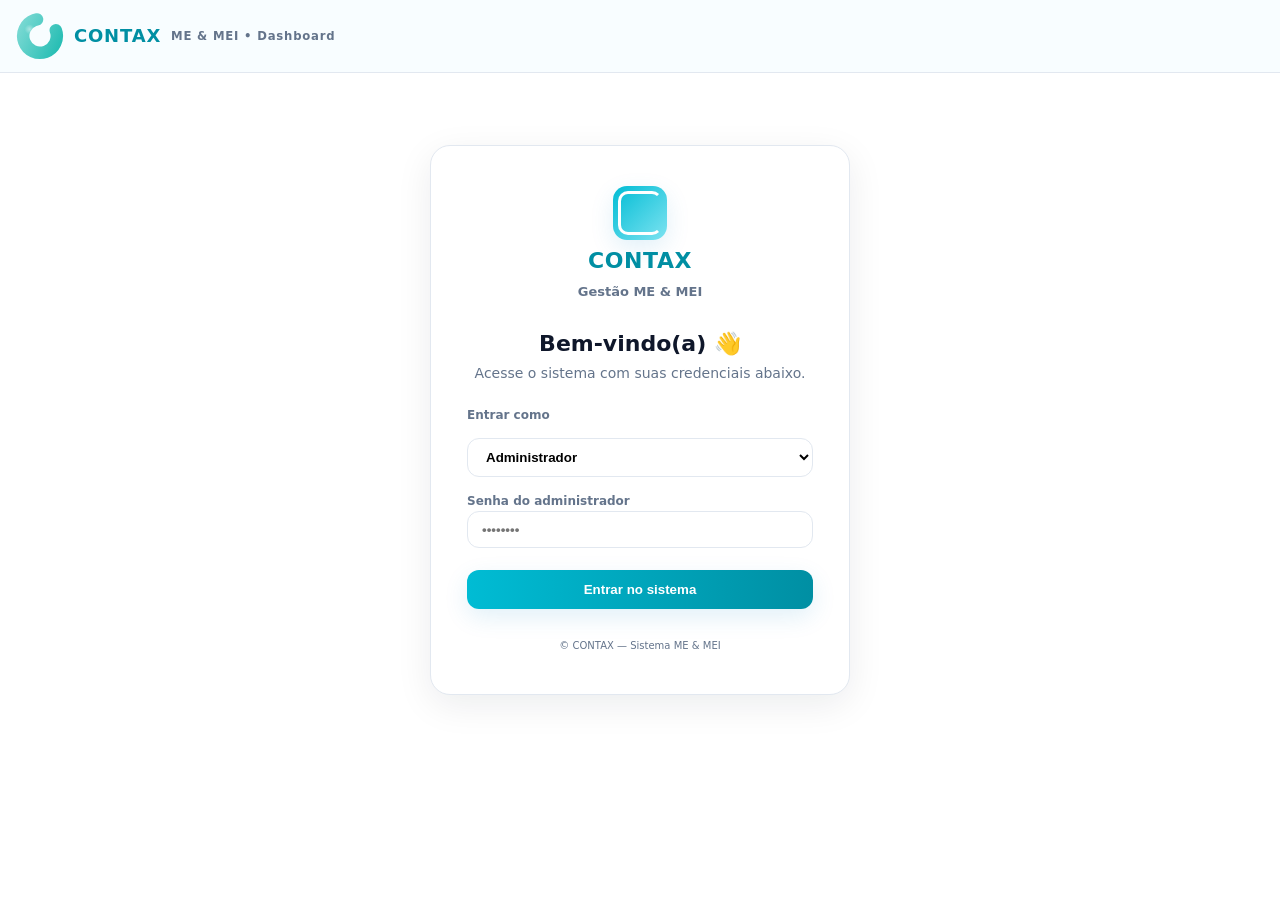
==== index.html @ d2eaa3e4 "Add files via upload" ====
<!DOCTYPE html>
<html lang="pt-BR">
<head>
  <meta charset="UTF-8" />
  <meta name="viewport" content="width=device-width, initial-scale=1" />
  <title>CONTAX — Gestão de Notas ME/MEI</title>
  <link rel="stylesheet" href="style.css" />
</head>
<body>
  <header class="topbar">
    <div class="brand">
      <div class="contax-logo" role="img" aria-label="Logo Contax">
        <div class="c-wrap">
          <svg viewBox="0 0 200 200" xmlns="http://www.w3.org/2000/svg" aria-hidden="true">
            <defs>
              <linearGradient id="g" x1="0" y1="0" x2="1" y2="1">
                <stop offset="0%" stop-color="#7ad9d3" />
                <stop offset="100%" stop-color="#25bdb3" />
              </linearGradient>
              <radialGradient id="shine" cx="32%" cy="38%" r="35%">
                <stop offset="0%" stop-color="#ffffff" stop-opacity="0.45"/>
                <stop offset="70%" stop-color="#ffffff" stop-opacity="0"/>
              </radialGradient>
            </defs>
            <circle cx="100" cy="100" r="70" fill="none" stroke="url(#g)" stroke-width="52"
                    stroke-linecap="round" stroke-dasharray="340 99" transform="rotate(-20 100 100)"/>
            <circle cx="72" cy="82" r="42" fill="url(#shine)"/>
          </svg>
        </div>
        <div><b>CONTAX</b></div>
        <small>ME & MEI • Dashboard</small>
      </div>
    </div>

    <div class="spacer"></div>
    <nav class="nav hide" id="navTabs">
      <button class="tab active" data-tab="dashboard">Dashboard</button>

      <!-- ADMIN: group entry points only -->
      <button class="tab" data-tab="empresas-me" id="tabEmpresasME">Empresas ME</button>
      <button class="tab" data-tab="empresas-mei" id="tabEmpresasMEI">Empresas MEI</button>

      <!-- Global admin -->
      <button class="tab" data-tab="empresas" id="tabEmpresas">Empresas (Admin)</button>
      <button class="tab" data-tab="notas" id="tabNotas">Notas Fiscais</button>
    </nav>
    <div class="spacer"></div>
    <div id="who" class="muted"></div>
    <button class="out hide" id="btnStopAccess">Voltar</button>
    <button class="out hide" id="btnLogout">Sair</button>
  </header>

  <!-- LOGIN -->
 <main class="wrap" id="screenLogin">
  <div class="login pro">
    <div class="login-header">
      <div class="login-logo">
        <div class="logo"></div>
        <h1>CONTAX</h1>
        <p>Gestão ME & MEI</p>
      </div>
    </div>

    <h2>Bem-vindo(a) 👋</h2>
    <p class="sub">Acesse o sistema com suas credenciais abaixo.</p>
  
    <form id="formLogin">
  <div id="loginError" class="login-error hide"></div>

  <label for="role">Entrar como</label>
  <select id="role" required>
    <option value="admin">Administrador</option>
    <option value="empresa">Empresa</option>
  </select>

  <div id="loginAdmin">
    <label for="adminPass">Senha do administrador</label>
    <input id="adminPass" type="password" placeholder="••••••••" />
  </div>

  <div id="loginEmpresa" class="hide">
    <label for="empresaCnpj">CNPJ da Empresa</label>
    <input id="empresaCnpj" type="text" placeholder="00.000.000/0001-00" maxlength="18" required />
    
    <label for="empresaPass">Senha</label>
    <input id="empresaPass" type="password" placeholder="••••••••" required />
  </div>

  <button type="submit" class="login-btn">Entrar no sistema</button>
</form>


    <div class="login-footer">
      <small>© CONTAX — Sistema ME & MEI</small>
    </div>
  </div>
</main>


  <!-- APP -->
  <main class="wrap hide" id="screenApp">

    <!-- DASHBOARD -->
    <section id="tab-dashboard" class="cards">
      <article class="card sm-8">
        <h3>Visão Geral — <span id="monthLabel"></span></h3>
        <div class="content" id="dashboardResumo">
          <div class="muted">Nenhum dado encontrado.</div>
        </div>
      </article>

      <article class="card sm-4">
        <h3>Filtro</h3>
        <div class="content">
          <form id="formFiltro">
            <label for="mes">Mês</label>
            <input type="month" id="mes" />

            <div id="filtroEmpresaWrap">
              <label for="filtroEmpresa">Empresa</label>
              <select id="filtroEmpresa"></select>
            </div>

            <button type="submit">Aplicar</button>
          </form>
        </div>
      </article>

      <article class="card sm-12">
        <h3>Notas Fiscais do período</h3>
        <div class="content">
          <table>
            <thead>
              <tr>
                <th>Data</th>
                <th>Empresa</th>
                <th>Descrição</th>
                <th class="right">Valor (R$)</th>
              </tr>
            </thead>
            <tbody id="tNotasPeriodo"></tbody>
          </table>
        </div>
      </article>
    </section>

    <!-- EMPRESAS (ADMIN) - CRUD geral -->
    <section id="tab-empresas" class="cards hide">
      <article class="card sm-5">
        <h3>Cadastrar Empresa</h3>
        <div class="content">
          <form id="formEmpresa">
            <div class="row cols-2">
              <div>
                <label for="nomeEmp">Nome</label>
                <input id="nomeEmp" required placeholder="Ex.: Acme LTDA" />
              </div>
              <div>
                <label for="cnpjEmp">CNPJ</label>
                <input id="cnpjEmp" required maxlength="18" minlength="14" placeholder="00.000.000/0001-00" />
              </div>
            </div>
            <div class="row cols-2">
              <div>
                <label for="tipoEmp">Tipo</label>
                <select id="tipoEmp">
                  <option value="MEI">MEI</option>
                  <option value="ME">ME</option>
                </select>
              </div>
              <div>
                <label for="limiteMensal">Limite Mensal (R$)</label>
                <input id="limiteMensal" type="number" min="0" step="0.01" placeholder="Ex.: 6750 para MEI" />
              </div>
            </div>
            <div>
              <label for="senhaEmp">Senha da empresa</label>
              <input id="senhaEmp" type="password" required minlength="4" maxlength="32" placeholder="Crie uma senha" />
            </div>
            <button type="submit">Salvar Empresa</button>
          </form>
        </div>
      </article>

      <article class="card sm-7">
        <h3>Empresas Cadastradas</h3>
        <div class="content">
          <table>
            <thead>
              <tr>
                <th>Nome</th>
                <th>Tipo</th>
                <th>Limite Mensal</th>
                <th></th>
              </tr>
            </thead>
            <tbody id="tEmpresas"></tbody>
          </table>
        </div>
      </article>
    </section>

    <!-- NOTAS (ADMIN) -->
    <section id="tab-notas" class="cards hide">
      <article class="card sm-5">
        <h3>Lançar Nota Fiscal (apenas Admin)</h3>
        <div class="content">
          <form id="formNota">
            <label for="empresaNF">Empresa</label>
            <select id="empresaNF"></select>

            <label for="anexoNF">Anexar Nota Fiscal (PDF)</label>
            <input id="anexoNF" type="file" accept="application/pdf" />


            <div class="row cols-2">
              <div>
                <label for="dataNF">Data</label>
                <input id="dataNF" type="date" />
              </div>
              <div>
                <label for="valorNF">Valor (R$)</label>
                <input id="valorNF" type="number" min="0" step="0.01" />
              </div>
            </div>

            <label for="descNF">Descrição</label>
            <input id="descNF" placeholder="Serviço, venda, etc." />

            <button type="submit">Lançar Nota</button>
          </form>
        </div>
      </article>

      <article class="card sm-7">
        <h3>Notas Fiscais (todas)</h3>
        <div class="content">
          <table>
            <thead>
              <tr>
                <th>Data</th>
                <th>Empresa</th>
                <th>Descrição</th>
                <th class="right">Valor (R$)</th>
                <th></th>
              </tr>
            </thead>
            <tbody id="tNotas"></tbody>
          </table>
        </div>
      </article>
    </section>

    <!-- Global feature sections (rendered inside each company's view via JS) -->
    <section id="tab-caixa" class="cards hide">
      <article class="card sm-12">
        <h3>Caixa</h3>
        <div class="content" id="caixaContent">Conteúdo Caixa ME</div>
      </article>
    </section>

    <section id="tab-despesas" class="cards hide">
      <article class="card sm-12">
        <h3>Despesas</h3>
        <div class="content" id="despesasContent">Conteúdo Despesas ME</div>
      </article>
    </section>

    <section id="tab-faturamento" class="cards hide">
      <article class="card sm-12">
        <h3>Faturamento</h3>
        <div class="content" id="faturamentoContent">Conteúdo Faturamento ME</div>
      </article>
    </section>

    <section id="tab-imposto" class="cards hide">
      <article class="card sm-12">
        <h3>Imposto</h3>
        <div class="content" id="impostoContent">Conteúdo Imposto ME</div>
      </article>
    </section>

    <section id="tab-notas-emitidas-me" class="cards hide">
      <article class="card sm-12">
        <h3>Notas Fiscais Emitidas</h3>
        <div class="content" id="notasEmitidasMEContent">Conteúdo Notas Emitidas ME</div>
      </article>
    </section>

    <section id="tab-imposto-das" class="cards hide">
      <article class="card sm-12">
        <h3>Imposto DAS — Controle MEI</h3>
        <div class="content">
          <form id="formDAS" class="admin-only">
            <div>
              <label for="dasEmpresaSelect">Empresa (apenas Admin)</label>
              <select id="dasEmpresaSelect"></select>
            </div>

            <div class="row cols-2">
              <div>
                <label for="dasCompetencia">Competência</label>
                <input id="dasCompetencia" type="month" required />
              </div>
              <div>
                <label for="dasValor">Valor do DAS</label>
                <input id="dasValor" type="number" min="0" step="0.01" required placeholder="Valor gerado pelo Simples Nacional" />
              </div>
            </div>
            <div class="row cols-2">
              <div>
                <label for="dasVencimento">Vencimento</label>
                <input id="dasVencimento" type="date" required />
              </div>
              <div>
                <label for="dasPagamento">Data de pagamento</label>
                <input id="dasPagamento" type="date" />
              </div>
            </div>
            <div class="row cols-2">
              <div>
                <label for="dasStatus">Status</label>
                <select id="dasStatus" required>
                  <option value="pago">Pago</option> 
                  <option value="pendente">Pendente</option>
                  <option value="atraso">Em atraso</option>
                </select>
              </div>
              <div>
                <label for="dasObs">Observações</label>
                <input id="dasObs" placeholder="Anotações, justificativas, etc." />
              </div>
            </div>
            <div>
              <label for="dasAnexo">Anexar boleto/comprovante (PDF)</label>
              <input id="dasAnexo" type="file" accept="application/pdf" />
            </div>
            <button type="submit">Salvar DAS</button>
            <a href="https://www8.receita.fazenda.gov.br/SimplesNacional" target="_blank" style="margin-left:12px;">Gerar DAS no site oficial</a>
          </form>

          <hr />
          <h4>Resumo Anual / Histórico (visualização)</h4>
          <div id="dasResumo"></div>
        </div>
      </article>
    </section>

    <section id="tab-notas-emitidas-mei" class="cards hide">
      <article class="card sm-12">
        <h3>Notas Emitidas</h3>
        <div class="content" id="notasEmitidasMEIContent">Conteúdo Notas Emitidas MEI</div>
      </article>
    </section>

    <section id="tab-controle-mensal" class="cards hide">
      <article class="card sm-12">
        <h3>Controle Mensal</h3>
        <div class="content" id="controleMensalContent">Conteúdo Controle Mensal MEI</div>
      </article>
    </section>

    <!-- EMPRESAS ME (admin) -->
    <section id="tab-empresas-me" class="cards hide">
      <article class="card sm-4">
        <h3>Empresas ME</h3>
        <div class="content">
          <p>Selecione uma empresa ME para visualizar as abas específicas.</p>
          <label for="selectEmpresaME">Empresa (ME)</label>
          <select id="selectEmpresaME"></select>
          <div style="margin-top:12px">
            <button class="subtab" data-company-tab="caixa" data-company-type="ME">Caixa</button>
            <button class="subtab" data-company-tab="despesas" data-company-type="ME">Despesas</button>
            <button class="subtab" data-company-tab="faturamento" data-company-type="ME">Faturamento</button>
            <button class="subtab" data-company-tab="imposto" data-company-type="ME">Imposto</button>
            <button class="subtab" data-company-tab="notas-emitidas-me" data-company-type="ME">Notas Emitidas</button>
          </div>
        </div>
      </article>

      <article class="card sm-8">
        <h3>Visão — Empresa ME</h3>
        <div class="content" id="empresaMEContent">
          <div class="muted">Selecione uma empresa e uma aba para ver o conteúdo.</div>
        </div>
      </article>
    </section>

    <!-- EMPRESAS MEI (admin) -->
    <section id="tab-empresas-mei" class="cards hide">
      <article class="card sm-4">
        <h3>Empresas MEI</h3>
        <div class="content">
          <p>Selecione uma empresa MEI para visualizar as abas específicas.</p>
          <label for="selectEmpresaMEI">Empresa (MEI)</label>
          <select id="selectEmpresaMEI"></select>
          <div style="margin-top:12px">
            <button class="subtab" data-company-tab="imposto-das" data-company-type="MEI">Imposto DAS</button>
            <button class="subtab" data-company-tab="notas-emitidas-mei" data-company-type="MEI">Notas Emitidas</button>
            <button class="subtab" data-company-tab="controle-mensal" data-company-type="MEI">Controle Mensal</button>
          </div>
        </div>
      </article>

      <article class="card sm-8">
        <h3>Visão — Empresa MEI</h3>
        <div class="content" id="empresaMEIContent">
          <div class="muted">Selecione uma empresa e uma aba para ver o conteúdo.</div>
        </div>
      </article>
    </section>

  </main>

  <script src="main.js"></script>
</body>
</html>
---- style.css ----
:root {
  --cyan: #00bcd4;
  --cyan-600: #00a6bb;
  --cyan-700: #008fa3;
  --bg: #ffffff;
  --ink: #0f172a;
  --muted: #64748b;
  --line: #e2e8f0;
  --ok: #10b981;
  --warn: #f59e0b;
  --bad: #ef4444;
  --chip: #f1f5f9;
  --shadow: 0 8px 24px rgba(2, 132, 199, 0.12);
}

* { box-sizing: border-box; }
html, body { height: 100%; }
body {
  margin: 0;
  background: var(--bg);
  color: var(--ink);
  font: 14px/1.4 system-ui, -apple-system, Segoe UI, Roboto, Ubuntu, Cantarell, "Helvetica Neue", Arial, "Noto Sans", "Apple Color Emoji", "Segoe UI Emoji";
}

/* Topbar */
.topbar {
  position: sticky; top: 0; z-index: 50;
  display: flex; align-items: center; gap: 12px;
  padding: 12px 16px;
  border-bottom: 1px solid var(--line);
  background: #f8fdff;
  backdrop-filter: saturate(1.2) blur(6px);
}
.brand {
  display: flex; align-items: center; gap: 10px;
  font-weight: 800; letter-spacing: .8px;
}
.logo {
  width: 36px; height: 36px;
  border-radius: 12px;
  background: linear-gradient(135deg, var(--cyan), #7de3f1);
  box-shadow: var(--shadow);
  position: relative;
}
.logo:after {
  content: ""; position: absolute; inset: 5px;
  border: 3px solid white; border-right-color: transparent; border-radius: 10px;
}
.brand b { color: var(--cyan-700); font-size: 18px; }
.brand small { color: var(--muted); font-weight: 600; }

.spacer { flex: 1; }

.nav {
  display: flex; gap: 6px; flex-wrap: wrap;
}
.tab {
  border: 1px solid var(--line);
  background: white;
  color: var(--ink);
  padding: 8px 12px; border-radius: 999px;
  font-weight: 600;
  cursor: pointer; user-select: none;
  transition: transform .08s ease, background .2s ease, color .2s ease, border-color .2s ease;
}
.tab:hover { transform: translateY(-1px); }
.tab.active { background: var(--cyan); color: white; border-color: var(--cyan); }
.out {
  border: 1px solid var(--line);
  background: #fff;
  padding: 8px 12px; border-radius: 12px; cursor: pointer; font-weight: 700;
}

/* Layout */
.wrap { max-width: 1120px; margin: 16px auto; padding: 0 16px 32px; }

.cards { display: grid; gap: 16px; grid-template-columns: repeat(12, 1fr); }
.card { grid-column: span 12; background: #ffffff; border: 1px solid var(--line); border-radius: 16px; box-shadow: var(--shadow); }
.card h3 { margin: 0; padding: 16px; border-bottom: 1px solid var(--line); font-size: 16px; }
.card .content { padding: 16px; }

@media (min-width: 720px) {
  .card.sm-6 { grid-column: span 6; }
  .card.sm-4 { grid-column: span 4; }
  .card.sm-8 { grid-column: span 8; }
}

/* Forms */
form { display: grid; gap: 12px; }
.row { display: grid; gap: 12px; }
@media (min-width: 720px) { .row.cols-2 { grid-template-columns: 1fr 1fr; } }

label { font-weight: 700; color: var(--muted); font-size: 12px; }
input, select, textarea {
  width: 100%; padding: 10px 12px; border-radius: 12px; border: 1px solid var(--line);
  outline: none; background: #fff;
  font-weight: 600;
}
input:focus, select:focus, textarea:focus { border-color: var(--cyan); box-shadow: 0 0 0 3px rgba(0,188,212,.1); }
button {
  border: 0; background: var(--cyan); color: white; padding: 10px 14px; border-radius: 12px; font-weight: 800; cursor: pointer;
  box-shadow: var(--shadow);
}
button.secondary { background: #ffffff; color: var(--cyan-700); border: 1px solid var(--cyan); }

.muted { color: var(--muted); }
.chips { display: flex; flex-wrap: wrap; gap: 8px; }
.chip { font-weight: 700; background: var(--chip); border-radius: 999px; padding: 6px 10px; border: 1px solid var(--line); }

/* Tables */
table { width: 100%; border-collapse: collapse; }
th, td { text-align: left; padding: 10px 8px; border-bottom: 1px solid var(--line); }
th { font-size: 12px; color: var(--muted); text-transform: uppercase; letter-spacing: .4px; }
tr:hover td { background: #f8fdff; }

.kpi { display: flex; align-items: center; gap: 12px; }
.kpi .dot { width: 12px; height: 12px; border-radius: 999px; background: var(--cyan); }
.kpi b { font-size: 20px; }

.progress { height: 12px; background: #e8f7fa; border-radius: 999px; overflow: hidden; border: 1px solid #d2eff5; }
.progress > i { display: block; height: 100%; background: linear-gradient(90deg, var(--cyan), #7de3f1); width: 0%; }

.pill { padding: 4px 10px; border-radius: 999px; font-weight: 800; font-size: 12px; border: 1px solid var(--line); }
.pill.ok { color: #065f46; background: #ecfdf5; border-color: #d1fae5; }
.pill.warn { color: #78350f; background: #fffbeb; border-color: #fde68a; }
.pill.bad { color: #7f1d1d; background: #fef2f2; border-color: #fecaca; }

.hide { display: none !important; }

/* Login screen */
.login {
  max-width: 420px; margin: 56px auto; padding: 24px; border-radius: 16px; border: 1px solid var(--line); background: white; box-shadow: var(--shadow);
}
.login h1 { margin: 8px 0 0; font-size: 28px; }
.login p { margin: 4px 0 16px; color: var(--muted); font-weight: 600; }

.footer { text-align: center; color: var(--muted); font-size: 12px; margin: 24px 0; }

.right { text-align: right; }

/* Logo nova */
.contax-logo {
  display: flex;
  align-items: center;
  gap: 10px;
}

.c-wrap {
  width: 48px;  /* ajuste o tamanho aqui */
  aspect-ratio: 1/1;
  display: grid;
  place-items: center;
}

.c-wrap svg {
  width: 100%;
  height: 100%;
  display: block;
}

.brand-text {
  font-weight: 700;
  letter-spacing: 0.6px;
  font-size: 20px;
  color: var(--cyan-700);
}
/* --- LOGIN aprimorado --- */
.login.pro {
  max-width: 420px;
  margin: 72px auto;
  padding: 40px 36px;
  background: #ffffff;
  border: 1px solid var(--line);
  border-radius: 20px;
  box-shadow: 0 10px 36px rgba(15, 23, 42, 0.08);
  transition: transform 0.3s ease, box-shadow 0.3s ease;
}
.login.pro:hover {
  transform: translateY(-3px);
  box-shadow: 0 16px 48px rgba(15, 23, 42, 0.1);
}

.login-header {
  text-align: center;
  margin-bottom: 28px;
}
.login-logo {
  display: flex;
  flex-direction: column;
  align-items: center;
  gap: 6px;
}
.login-logo .logo {
  width: 54px;
  height: 54px;
  border-radius: 14px;
  background: linear-gradient(135deg, var(--cyan), #7de3f1);
  box-shadow: var(--shadow);
  position: relative;
}
.login-logo h1 {
  margin: 0;
  font-size: 22px;
  letter-spacing: 0.6px;
  color: var(--cyan-700);
}
.login-logo p {
  margin: 0;
  color: var(--muted);
  font-weight: 600;
  font-size: 13px;
}

.login.pro h2 {
  text-align: center;
  font-size: 22px;
  margin: 0 0 4px;
}
.login.pro .sub {
  text-align: center;
  color: var(--muted);
  font-weight: 500;
  margin-bottom: 24px;
}

.login.pro form {
  display: grid;
  gap: 14px;
}
.login.pro input,
.login.pro select {
  border-radius: 12px;
  padding: 10px 14px;
  font-weight: 600;
  border: 1px solid var(--line);
  transition: border-color 0.2s ease, box-shadow 0.2s ease;
}
.login.pro input:focus,
.login.pro select:focus {
  border-color: var(--cyan);
  box-shadow: 0 0 0 3px rgba(0,188,212,0.1);
}

.login-btn {
  margin-top: 8px;
  background: linear-gradient(90deg, var(--cyan), var(--cyan-700));
  color: white;
  padding: 12px 18px;
  border-radius: 12px;
  font-weight: 800;
  border: none;
  cursor: pointer;
  box-shadow: var(--shadow);
  transition: transform 0.15s ease, box-shadow 0.2s ease, opacity 0.2s ease;
}
.login-btn:hover {
  transform: translateY(-1px);
  opacity: 0.9;
}
.login-footer {
  text-align: center;
  color: var(--muted);
  font-size: 12px;
  margin-top: 28px;
}
/* --- FIM LOGIN aprimorado --- */

/* Mensagem de erro no login */
.login-error {
  background: #fee2e2;
  color: #b91c1c;
  border: 1px solid #fecaca;
  border-radius: 10px;
  padding: 10px 12px;
  margin-bottom: 10px;
  font-weight: 600;
  text-align: center;
  animation: fadeIn 0.3s ease;
}
@keyframes fadeIn {
  from { opacity: 0; transform: translateY(-4px); }
  to { opacity: 1; transform: translateY(0); }
}
/* --- FIM mensagem de erro no login --- */
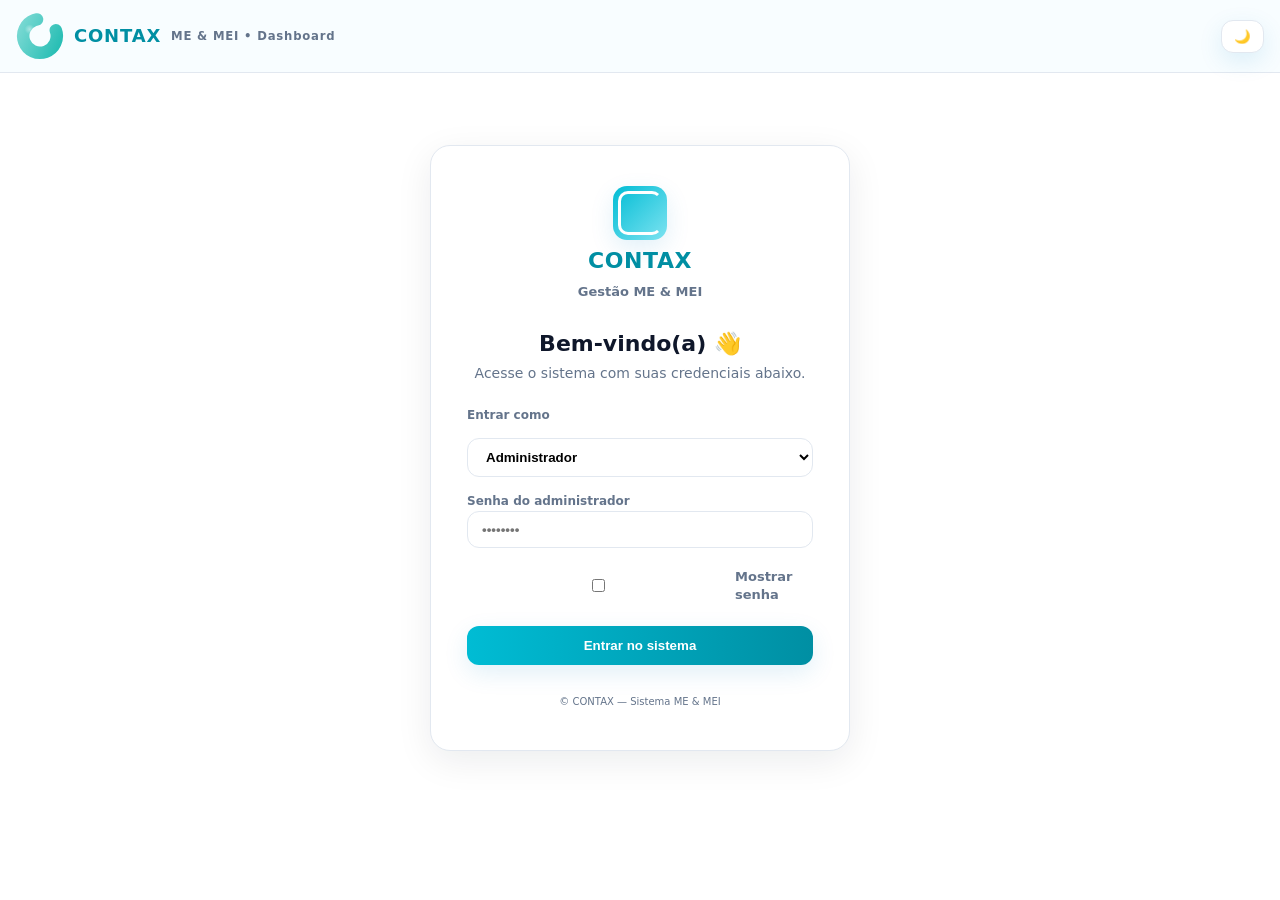
==== commit c02b781b: "atualização dia 03-11" ====
--- a/index.html
+++ b/index.html
@@ -46,6 +46,7 @@
     </nav>
     <div class="spacer"></div>
     <div id="who" class="muted"></div>
+    <button id="toggleTheme" class="out">🌙</button>
     <button class="out hide" id="btnStopAccess">Voltar</button>
     <button class="out hide" id="btnLogout">Sair</button>
   </header>
@@ -77,6 +78,12 @@
     <label for="adminPass">Senha do administrador</label>
     <input id="adminPass" type="password" placeholder="••••••••" />
   </div>
+
+  <div style="margin-top:6px;display:flex;align-items:center;gap:6px">
+  <input type="checkbox" id="toggleAdminPass" />
+  <label for="toggleAdminPass" style="font-size:13px;color:var(--muted)">Mostrar senha</label>
+</div>
+
 
   <div id="loginEmpresa" class="hide">
     <label for="empresaCnpj">CNPJ da Empresa</label>
--- a/style.css
+++ b/style.css
@@ -281,4 +281,41 @@
   from { opacity: 0; transform: translateY(-4px); }
   to { opacity: 1; transform: translateY(0); }
 }
-/* --- FIM mensagem de erro no login --- */+/* --- FIM mensagem de erro no login --- */
+
+/* --- Tema escuro --- */
+body.dark {
+  background: #0f172a;
+  color: #e2e8f0;
+}
+
+body.dark .card,
+body.dark .login,
+body.dark .login.pro {
+  background: #1e293b;
+  border-color: #334155;
+  color: #e2e8f0;
+}
+
+body.dark input,
+body.dark select,
+body.dark textarea {
+  background: #0f172a;
+  color: #e2e8f0;
+  border-color: #334155;
+}
+
+body.dark .topbar {
+  background: #1e293b;
+  border-color: #334155;
+}
+
+body.dark .tab.active {
+  background: var(--cyan);
+  color: white;
+}
+
+body.dark .login-btn {
+  box-shadow: 0 8px 24px rgba(0, 188, 212, 0.2);
+}
+/* --- FIM tema escuro --- */
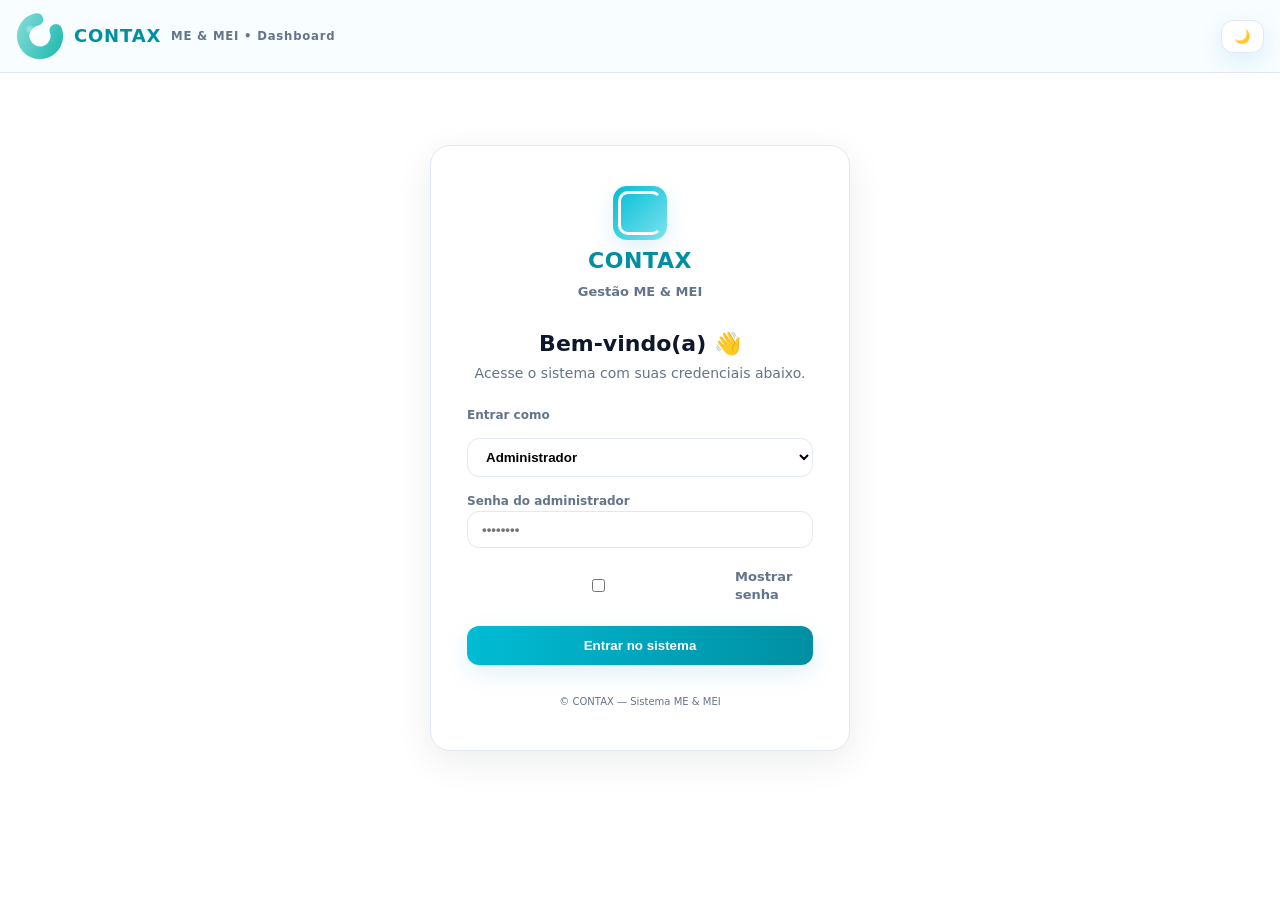
==== commit aa441459: "atualização dia 10-11" ====
--- a/index.html
+++ b/index.html
@@ -32,18 +32,28 @@
       </div>
     </div>
 
-    <div class="spacer"></div>
     <nav class="nav hide" id="navTabs">
-      <button class="tab active" data-tab="dashboard">Dashboard</button>
-
-      <!-- ADMIN: group entry points only -->
-      <button class="tab" data-tab="empresas-me" id="tabEmpresasME">Empresas ME</button>
-      <button class="tab" data-tab="empresas-mei" id="tabEmpresasMEI">Empresas MEI</button>
-
-      <!-- Global admin -->
-      <button class="tab" data-tab="empresas" id="tabEmpresas">Empresas (Admin)</button>
-      <button class="tab" data-tab="notas" id="tabNotas">Notas Fiscais</button>
-    </nav>
+  <button class="tab active" data-tab="dashboard">Dashboard</button>
+
+  <!-- Abas da empresa ME -->
+  <button class="tab hide" data-tab="caixa">Caixa</button>
+  <button class="tab hide" data-tab="despesas">Despesas</button>
+  <button class="tab hide" data-tab="faturamento">Faturamento</button>
+  <button class="tab hide" data-tab="imposto">Imposto</button>
+  <button class="tab hide" data-tab="notas-emitidas-me">Notas Emitidas</button>
+
+  <!-- Abas da empresa MEI -->
+  <button class="tab hide" data-tab="imposto-das">Imposto (DAS)</button>
+  <button class="tab hide" data-tab="notas-emitidas-mei">Notas Emitidas</button>
+  <button class="tab hide" data-tab="controle-mensal">Controle Mensal</button>
+
+  <!-- ADMIN -->
+  <button class="tab hide" data-tab="empresas-me" id="tabEmpresasME">Empresas ME</button>
+  <button class="tab hide" data-tab="empresas-mei" id="tabEmpresasMEI">Empresas MEI</button>
+  <button class="tab hide" data-tab="empresas" id="tabEmpresas">Empresas (Admin)</button>
+  <button class="tab hide" data-tab="notas" id="tabNotas">Notas Fiscais</button>
+</nav>
+
     <div class="spacer"></div>
     <div id="who" class="muted"></div>
     <button id="toggleTheme" class="out">🌙</button>
--- a/style.css
+++ b/style.css
@@ -29,7 +29,7 @@
   padding: 12px 16px;
   border-bottom: 1px solid var(--line);
   background: #f8fdff;
-  backdrop-filter: saturate(1.2) blur(6px);
+  /*backdrop-filter: saturate(1.2) blur(6px); */
 }
 .brand {
   display: flex; align-items: center; gap: 10px;
@@ -318,4 +318,4 @@
 body.dark .login-btn {
   box-shadow: 0 8px 24px rgba(0, 188, 212, 0.2);
 }
-/* --- FIM tema escuro --- */+/* --- FIM tema escuro --- */
